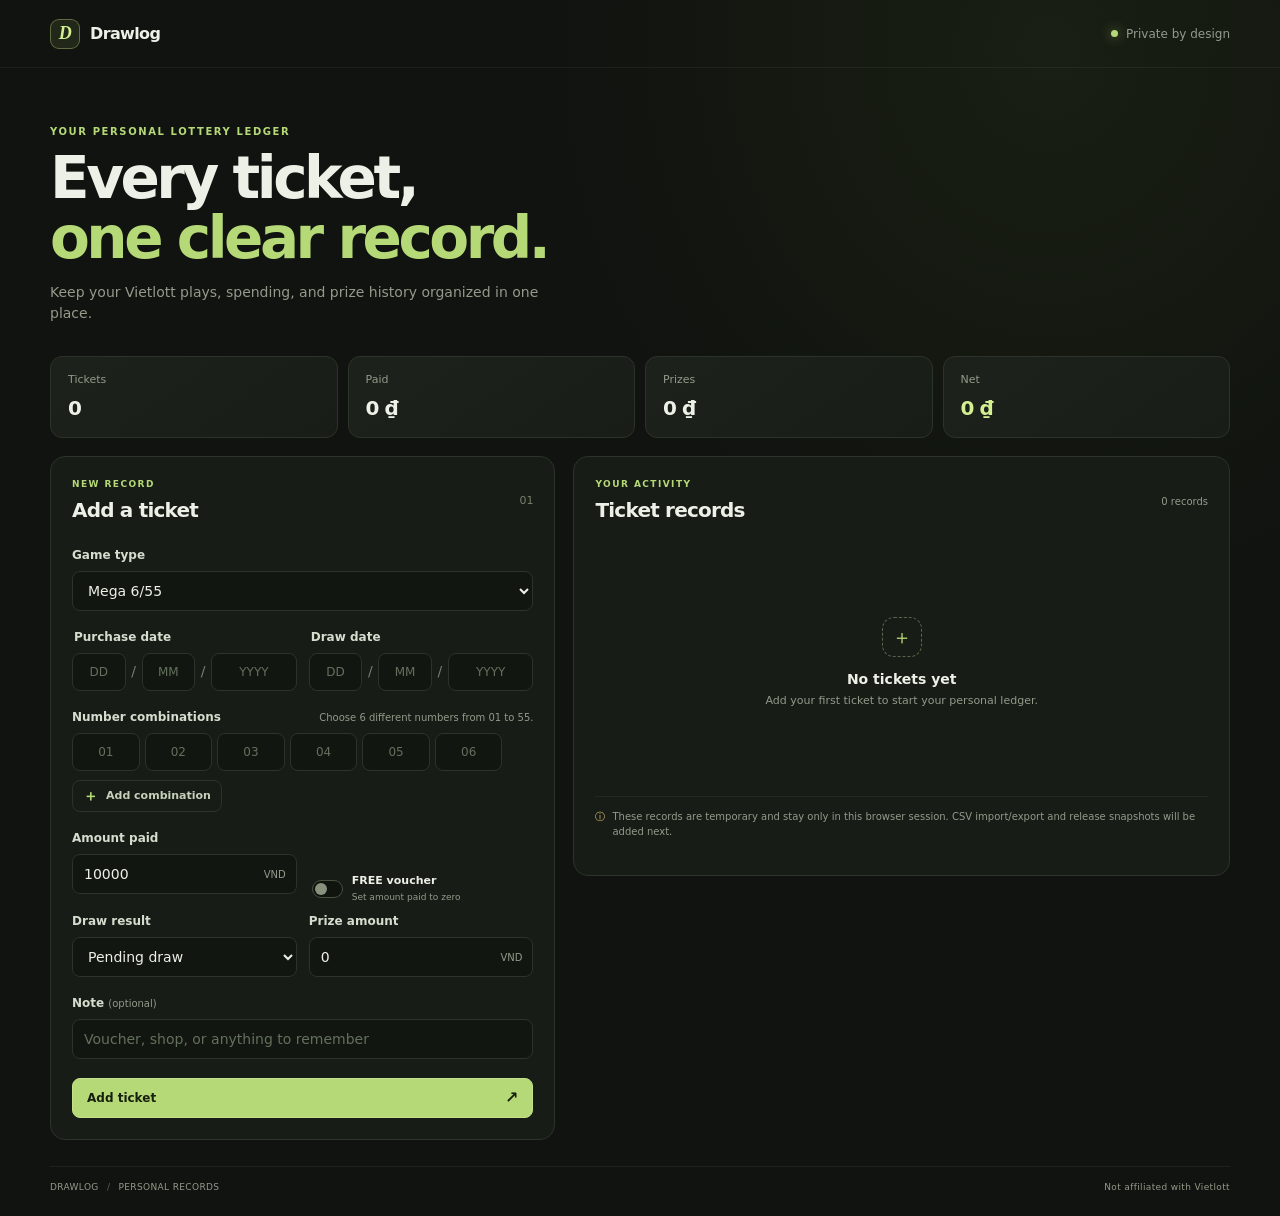
==== index.html @ 8d6165d6 "feat: add lottery ticket entry interface Work done: - Add a responsive ticket entry page with DD/MM/" ====
<!doctype html>
<html lang="en">
  <head>
    <meta charset="utf-8">
    <meta name="viewport" content="width=device-width, initial-scale=1">
    <meta name="theme-color" content="#10130f">
    <title>Drawlog — Ticket tracker</title>
    <link rel="stylesheet" href="web/styles.css">
    <script src="web/games.js" defer></script>
    <script src="web/app.js" defer></script>
  </head>
  <body>
    <header class="topbar">
      <a class="brand" href="#" aria-label="Drawlog home">
        <span class="brand-mark" aria-hidden="true">D</span>
        <span>Drawlog</span>
      </a>
      <span class="privacy-label"><span class="privacy-dot"></span>Private by design</span>
    </header>

    <main>
      <section class="hero" aria-labelledby="page-title">
        <p class="eyebrow">YOUR PERSONAL LOTTERY LEDGER</p>
        <h1 id="page-title">Every ticket,<br><span>one clear record.</span></h1>
        <p class="hero-copy">Keep your Vietlott plays, spending, and prize history organized in one place.</p>
      </section>

      <section class="summary" aria-label="Ticket totals">
        <article class="summary-card">
          <span class="summary-label">Tickets</span>
          <strong id="ticket-count">0</strong>
        </article>
        <article class="summary-card">
          <span class="summary-label">Paid</span>
          <strong id="total-paid">0 ₫</strong>
        </article>
        <article class="summary-card">
          <span class="summary-label">Prizes</span>
          <strong id="total-prizes">0 ₫</strong>
        </article>
        <article class="summary-card summary-balance">
          <span class="summary-label">Net</span>
          <strong id="net-total">0 ₫</strong>
        </article>
      </section>

      <section class="workspace">
        <section class="panel entry-panel" aria-labelledby="entry-title">
          <div class="panel-heading">
            <div>
              <p class="eyebrow">NEW RECORD</p>
              <h2 id="entry-title">Add a ticket</h2>
            </div>
            <span class="step-badge">01</span>
          </div>

          <form id="ticket-form" novalidate>
            <div class="field">
              <label for="game">Game type</label>
              <select id="game" name="game"></select>
            </div>

            <div class="date-grid">
              <fieldset class="field date-field">
                <legend>Purchase date</legend>
                <div class="date-inputs" data-date="purchase">
                  <input aria-label="Purchase day" inputmode="numeric" maxlength="2" placeholder="DD" required>
                  <span>/</span>
                  <input aria-label="Purchase month" inputmode="numeric" maxlength="2" placeholder="MM" required>
                  <span>/</span>
                  <input aria-label="Purchase year" inputmode="numeric" maxlength="4" placeholder="YYYY" required>
                </div>
              </fieldset>
              <fieldset class="field date-field">
                <legend>Draw date</legend>
                <div class="date-inputs" data-date="draw">
                  <input aria-label="Draw day" inputmode="numeric" maxlength="2" placeholder="DD" required>
                  <span>/</span>
                  <input aria-label="Draw month" inputmode="numeric" maxlength="2" placeholder="MM" required>
                  <span>/</span>
                  <input aria-label="Draw year" inputmode="numeric" maxlength="4" placeholder="YYYY" required>
                </div>
              </fieldset>
            </div>

            <div class="field">
              <div class="field-heading">
                <label>Number combinations</label>
                <span id="number-hint" class="field-hint"></span>
              </div>
              <div id="number-sets" class="number-sets"></div>
              <button id="add-set" class="button button-quiet add-set" type="button">
                <span aria-hidden="true">＋</span> Add combination
              </button>
            </div>

            <div class="money-grid">
              <div class="field">
                <label for="paid">Amount paid</label>
                <div class="money-input">
                  <input id="paid" name="paid" type="number" min="0" step="1000" value="10000" required>
                  <span>VND</span>
                </div>
              </div>
              <label class="voucher-toggle" for="free">
                <input id="free" name="free" type="checkbox">
                <span class="toggle-track" aria-hidden="true"></span>
                <span><strong>FREE voucher</strong><small>Set amount paid to zero</small></span>
              </label>
            </div>

            <div class="money-grid prize-grid">
              <div class="field">
                <label for="result">Draw result</label>
                <select id="result" name="result">
                  <option value="pending">Pending draw</option>
                  <option value="no_prize">No prize</option>
                  <option value="won">Prize won</option>
                </select>
              </div>
              <div class="field">
                <label for="prize">Prize amount</label>
                <div class="money-input">
                  <input id="prize" name="prize" type="number" min="0" step="1000" value="0" required>
                  <span>VND</span>
                </div>
              </div>
            </div>

            <div class="field">
              <label for="note">Note <span class="optional">(optional)</span></label>
              <input id="note" name="note" type="text" maxlength="160" placeholder="Voucher, shop, or anything to remember">
            </div>

            <p id="form-error" class="form-error" role="alert" hidden></p>
            <button class="button button-primary submit-button" type="submit">
              Add ticket <span aria-hidden="true">↗</span>
            </button>
          </form>
        </section>

        <section class="panel tickets-panel" aria-labelledby="tickets-title">
          <div class="panel-heading tickets-heading">
            <div>
              <p class="eyebrow">YOUR ACTIVITY</p>
              <h2 id="tickets-title">Ticket records</h2>
            </div>
            <span id="record-count" class="record-count">0 records</span>
          </div>
          <div id="empty-state" class="empty-state">
            <span class="empty-icon" aria-hidden="true">＋</span>
            <h3>No tickets yet</h3>
            <p>Add your first ticket to start your personal ledger.</p>
          </div>
          <div id="ticket-list" class="ticket-list" aria-live="polite"></div>
          <p class="draft-note">
            <span aria-hidden="true">ⓘ</span>
            These records are temporary and stay only in this browser session.
            CSV import/export and release snapshots will be added next.
          </p>
        </section>
      </section>
    </main>
    <footer>
      <span>DRAWLOG <span class="footer-separator">/</span> PERSONAL RECORDS</span>
      <span>Not affiliated with Vietlott</span>
    </footer>
  </body>
</html>
---- web/styles.css ----
:root {
  color-scheme: dark;
  --bg: #10130f;
  --surface: #181d17;
  --surface-raised: #1d241b;
  --border: #2b3428;
  --text: #edf0e7;
  --muted: #929b8a;
  --green: #b6d977;
  --green-strong: #d3ef91;
  --gold: #e9c77b;
  --danger: #f08e7e;
}

* { box-sizing: border-box; }

body {
  margin: 0;
  min-width: 320px;
  background:
    radial-gradient(ellipse at 82% 4%, rgb(90 117 54 / 12%), transparent 31rem),
    var(--bg);
  color: var(--text);
  font: 14px/1.5 Inter, ui-sans-serif, system-ui, -apple-system, BlinkMacSystemFont, "Segoe UI", sans-serif;
}

button, input, select { font: inherit; }
button, select { cursor: pointer; }

.topbar {
  height: 68px;
  display: flex;
  align-items: center;
  justify-content: space-between;
  padding: 0 max(24px, calc((100vw - 1180px) / 2));
  border-bottom: 1px solid rgb(255 255 255 / 5%);
}

.brand {
  display: inline-flex;
  align-items: center;
  gap: 10px;
  color: var(--text);
  font-size: 16px;
  font-weight: 750;
  letter-spacing: -.04em;
  text-decoration: none;
}

.brand-mark {
  width: 30px;
  height: 30px;
  display: grid;
  place-items: center;
  border: 1px solid rgb(211 239 145 / 34%);
  border-radius: 9px;
  background: rgb(182 217 119 / 10%);
  color: var(--green-strong);
  font-family: Georgia, serif;
  font-size: 18px;
  font-style: italic;
}

.privacy-label {
  display: inline-flex;
  align-items: center;
  gap: 8px;
  color: var(--muted);
  font-size: 12px;
}

.privacy-dot {
  width: 7px;
  height: 7px;
  border-radius: 50%;
  background: var(--green);
  box-shadow: 0 0 12px rgb(182 217 119 / 58%);
}

main { width: min(1180px, calc(100% - 48px)); margin: 0 auto; }

.hero { padding: 56px 0 32px; }
.eyebrow {
  margin: 0 0 10px;
  color: var(--green);
  font-size: 10px;
  font-weight: 750;
  letter-spacing: .16em;
}

h1 {
  margin: 0;
  font-size: clamp(36px, 5vw, 58px);
  line-height: 1.03;
  letter-spacing: -.06em;
}

h1 span { color: var(--green); }
.hero-copy { max-width: 490px; margin: 14px 0 0; color: var(--muted); font-size: 14px; }

.summary {
  display: grid;
  grid-template-columns: repeat(4, 1fr);
  gap: 10px;
  margin-bottom: 18px;
}

.summary-card {
  min-height: 82px;
  display: flex;
  flex-direction: column;
  justify-content: center;
  gap: 5px;
  padding: 14px 17px;
  border: 1px solid var(--border);
  border-radius: 12px;
  background: linear-gradient(145deg, rgb(255 255 255 / 2%), transparent), var(--surface);
}

.summary-label { color: var(--muted); font-size: 11px; }
.summary-card strong { font-size: 20px; letter-spacing: -.04em; }
.summary-balance strong { color: var(--green-strong); }

.workspace { display: grid; grid-template-columns: minmax(340px, .87fr) minmax(0, 1.13fr); gap: 18px; align-items: start; }
.panel { border: 1px solid var(--border); border-radius: 15px; background: rgb(24 29 23 / 94%); }
.entry-panel { padding: 21px; }
.tickets-panel { min-height: 420px; padding: 21px; }
.panel-heading { display: flex; justify-content: space-between; align-items: center; margin-bottom: 21px; }
.panel-heading .eyebrow { margin-bottom: 3px; font-size: 9px; }
h2 { margin: 0; font-size: 20px; letter-spacing: -.04em; }
.step-badge { color: #78836d; font-size: 11px; font-variant-numeric: tabular-nums; }
.field { min-width: 0; margin: 0 0 17px; }
.field > label, .date-field legend { display: block; margin: 0 0 7px; color: #d7ddce; font-size: 12px; font-weight: 600; }
.optional, .field-hint { color: var(--muted); font-size: 10px; font-weight: 400; }
.field-heading { display: flex; align-items: baseline; justify-content: space-between; gap: 8px; }
.field-heading > label { margin-bottom: 7px; color: #d7ddce; font-size: 12px; font-weight: 600; }

input, select {
  width: 100%;
  min-width: 0;
  height: 40px;
  padding: 0 11px;
  border: 1px solid var(--border);
  border-radius: 8px;
  outline: none;
  background: #111610;
  color: var(--text);
  transition: border-color .15s, box-shadow .15s;
}

input:focus, select:focus { border-color: #839f53; box-shadow: 0 0 0 3px rgb(182 217 119 / 10%); }
input::placeholder { color: #64705d; }
input[readonly] { color: var(--green); }
input[type="number"] { font-variant-numeric: tabular-nums; }

.date-grid, .money-grid { display: grid; grid-template-columns: 1fr 1fr; gap: 12px; }
.date-field { min-width: 0; padding: 0; border: 0; }
.date-inputs { display: grid; grid-template-columns: 1fr 10px 1fr 10px 1.6fr; align-items: center; gap: 3px; }
.date-inputs input { height: 38px; padding: 0 4px; text-align: center; font-size: 12px; font-variant-numeric: tabular-nums; }
.date-inputs > span { color: #75806d; text-align: center; }

.number-sets { display: grid; gap: 8px; }
.number-row { display: grid; grid-template-columns: repeat(6, minmax(0, 1fr)) 26px; gap: 5px; align-items: center; }
.number-row-three { grid-template-columns: minmax(100px, 150px) 26px; }
.number-row input { height: 38px; padding: 0 4px; text-align: center; font-size: 12px; font-variant-numeric: tabular-nums; }
.remove-set { width: 26px; height: 30px; border: 0; background: transparent; color: var(--muted); font-size: 20px; }
.remove-set:hover:not(:disabled), .delete-ticket:hover { color: var(--danger); }
.remove-set:disabled { visibility: hidden; }

.button { min-height: 40px; display: inline-flex; align-items: center; justify-content: center; gap: 8px; padding: 0 14px; border: 1px solid transparent; border-radius: 8px; font-size: 12px; font-weight: 700; }
.button-quiet { border-color: var(--border); background: transparent; color: #c6d0bb; }
.button-quiet:hover { border-color: #65764c; background: rgb(182 217 119 / 5%); }
.add-set { min-height: 32px; margin-top: 9px; padding: 0 10px; font-size: 11px; }
.add-set span { color: var(--green); font-size: 15px; }
.button-primary { border-color: #c5e08d; background: var(--green); color: #17200d; }
.button-primary:hover { background: var(--green-strong); }
.submit-button { width: 100%; margin-top: 2px; }
.submit-button span { margin-left: auto; font-size: 16px; }

.money-input { position: relative; }
.money-input input { padding-right: 50px; }
.money-input > span { position: absolute; top: 50%; right: 11px; transform: translateY(-50%); color: var(--muted); font-size: 10px; pointer-events: none; }
.voucher-toggle { min-width: 0; display: flex; align-items: center; gap: 9px; align-self: end; min-height: 40px; padding: 0 3px 4px; cursor: pointer; }
.voucher-toggle input { position: absolute; width: 1px; height: 1px; opacity: 0; }
.toggle-track { position: relative; flex: none; width: 31px; height: 18px; border: 1px solid #46513e; border-radius: 20px; background: #10140f; transition: .15s; }
.toggle-track::after { position: absolute; top: 2px; left: 2px; width: 12px; height: 12px; border-radius: 50%; background: #87917c; content: ""; transition: .15s; }
.voucher-toggle input:checked + .toggle-track { border-color: #a7c870; background: #647d3d; }
.voucher-toggle input:checked + .toggle-track::after { left: 15px; background: white; }
.voucher-toggle input:focus-visible + .toggle-track { outline: 2px solid var(--green); outline-offset: 3px; }
.voucher-toggle strong, .voucher-toggle small { display: block; }
.voucher-toggle strong { font-size: 11px; }
.voucher-toggle small { margin-top: 1px; color: var(--muted); font-size: 9px; }
.prize-grid { margin-top: 1px; }
.form-error { margin: -4px 0 12px; color: var(--danger); font-size: 11px; }

.record-count { color: var(--muted); font-size: 10px; }
.empty-state { min-height: 235px; display: flex; flex-direction: column; align-items: center; justify-content: center; text-align: center; }
.empty-icon { width: 40px; height: 40px; display: grid; place-items: center; border: 1px dashed #59684a; border-radius: 12px; color: var(--green); font-size: 20px; }
.empty-state h3 { margin: 12px 0 3px; font-size: 14px; }
.empty-state p { margin: 0; color: var(--muted); font-size: 11px; }
.ticket-list { display: grid; gap: 9px; }
.ticket-card { padding: 13px; border: 1px solid var(--border); border-radius: 10px; background: #131811; }
.ticket-card-top, .ticket-card-bottom { display: flex; justify-content: space-between; align-items: center; gap: 10px; }
.game-tag { padding: 3px 7px; border: 1px solid rgb(182 217 119 / 20%); border-radius: 5px; background: rgb(182 217 119 / 7%); color: var(--green); font-size: 9px; font-weight: 700; }
.ticket-date, .ticket-paid { margin-left: 7px; color: var(--muted); font-size: 10px; }
.delete-ticket { width: 25px; height: 25px; border: 0; background: transparent; color: var(--muted); font-size: 18px; }
.ticket-combinations { display: flex; flex-wrap: wrap; gap: 5px; margin: 12px 0; }
.number-chip { padding: 4px 7px; border-radius: 6px; background: var(--surface-raised); color: #e6ebdf; font-size: 10px; font-variant-numeric: tabular-nums; }
.ticket-card-bottom { padding-top: 8px; border-top: 1px solid rgb(255 255 255 / 5%); color: var(--muted); font-size: 10px; }
.ticket-card-bottom strong { color: var(--green-strong); font-size: 11px; }
.ticket-card-bottom small { color: var(--muted); font-size: 9px; font-weight: 400; }
.ticket-paid { margin: 7px 0 0; }
.draft-note { display: flex; gap: 7px; margin: 15px 0 0; padding-top: 12px; border-top: 1px solid rgb(255 255 255 / 5%); color: var(--muted); font-size: 10px; }
.draft-note > span { color: var(--gold); }

footer { width: min(1180px, calc(100% - 48px)); display: flex; justify-content: space-between; gap: 12px; margin: 26px auto 0; padding: 14px 0 22px; border-top: 1px solid rgb(255 255 255 / 6%); color: var(--muted); font-size: 9px; letter-spacing: .04em; }
.footer-separator { padding: 0 5px; color: #596451; }
[hidden] { display: none !important; }

@media (max-width: 820px) {
  .workspace { grid-template-columns: 1fr; }
  .tickets-panel { min-height: 300px; }
  .hero { padding-top: 42px; }
}

@media (max-width: 540px) {
  .topbar { height: 58px; padding: 0 18px; }
  main, footer { width: calc(100% - 32px); }
  .hero { padding: 36px 0 25px; }
  .hero-copy { font-size: 12px; }
  .summary { grid-template-columns: 1fr 1fr; gap: 8px; }
  .summary-card { min-height: 72px; padding: 11px 13px; }
  .summary-card strong { font-size: 18px; }
  .workspace { gap: 12px; }
  .entry-panel, .tickets-panel { padding: 16px; }
  .date-grid, .money-grid { grid-template-columns: minmax(0, 1fr); gap: 0; }
  .date-inputs { grid-template-columns: minmax(0, 1fr) 8px minmax(0, 1fr) 8px minmax(0, 1.4fr); gap: 2px; }
  .date-inputs input { font-size: 10px; }
  .voucher-toggle { align-self: start; min-height: 35px; margin: -4px 0 13px; }
  .prize-grid { gap: 0; }
  .number-row { grid-template-columns: repeat(6, minmax(0, 1fr)) 22px; gap: 3px; }
  .number-row input { font-size: 10px; }
  .number-row .remove-set { width: 22px; }
  footer { font-size: 8px; }
}
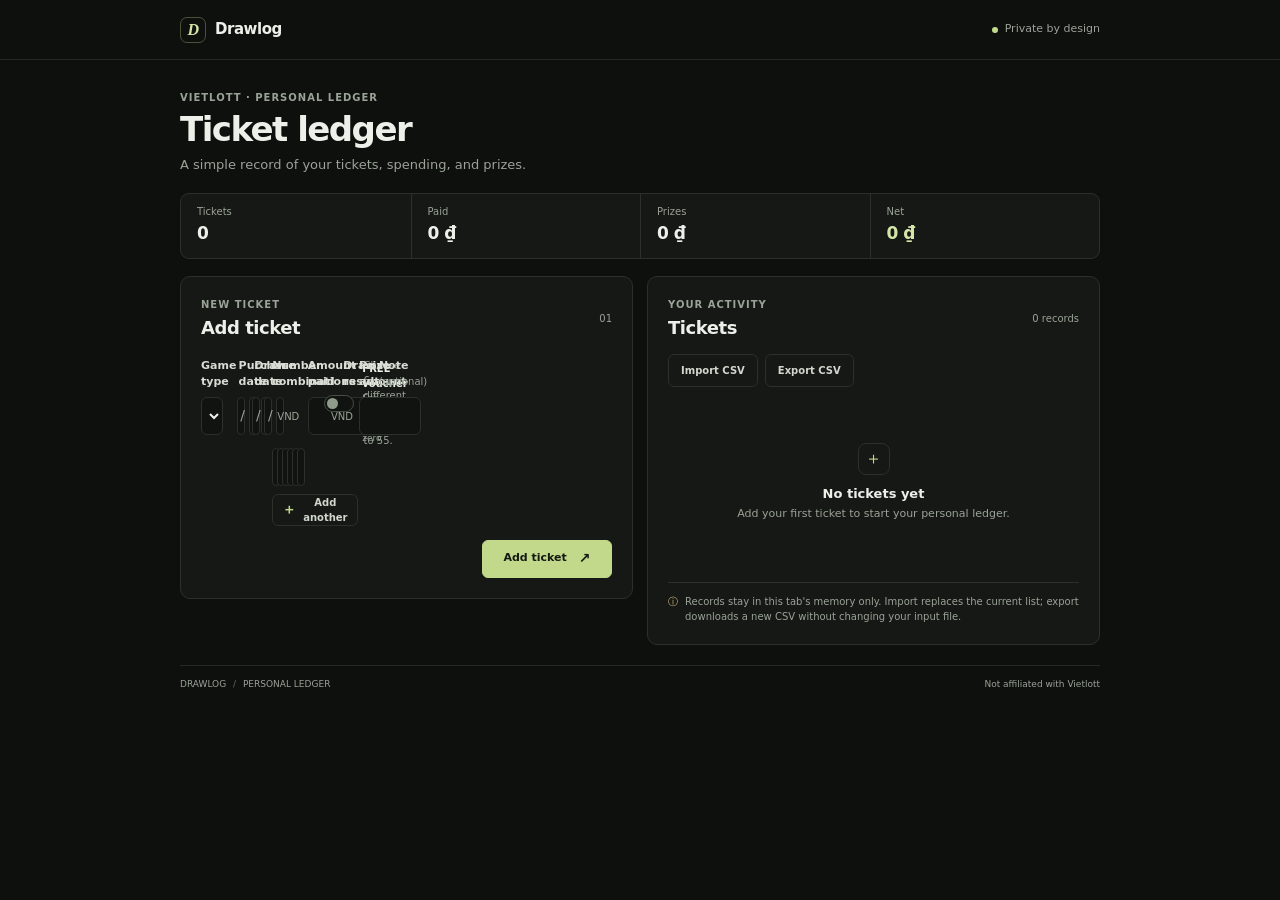
==== commit f6855e7e: "feat: add browser-only lottery ticket ledger Work done - Build a browser-only ticket ledger with pro" ====
--- a/index.html
+++ b/index.html
@@ -7,6 +7,7 @@
     <title>Drawlog — Ticket tracker</title>
     <link rel="stylesheet" href="web/styles.css">
     <script src="web/games.js" defer></script>
+    <script src="web/csv.js" defer></script>
     <script src="web/app.js" defer></script>
   </head>
   <body>
@@ -20,9 +21,9 @@
 
     <main>
       <section class="hero" aria-labelledby="page-title">
-        <p class="eyebrow">YOUR PERSONAL LOTTERY LEDGER</p>
-        <h1 id="page-title">Every ticket,<br><span>one clear record.</span></h1>
-        <p class="hero-copy">Keep your Vietlott plays, spending, and prize history organized in one place.</p>
+        <p class="eyebrow">VIETLOTT · PERSONAL LEDGER</p>
+        <h1 id="page-title">Ticket ledger</h1>
+        <p class="hero-copy">A simple record of your tickets, spending, and prizes.</p>
       </section>
 
       <section class="summary" aria-label="Ticket totals">
@@ -48,8 +49,8 @@
         <section class="panel entry-panel" aria-labelledby="entry-title">
           <div class="panel-heading">
             <div>
-              <p class="eyebrow">NEW RECORD</p>
-              <h2 id="entry-title">Add a ticket</h2>
+              <p class="eyebrow">NEW TICKET</p>
+              <h2 id="entry-title">Add ticket</h2>
             </div>
             <span class="step-badge">01</span>
           </div>
@@ -90,7 +91,7 @@
               </div>
               <div id="number-sets" class="number-sets"></div>
               <button id="add-set" class="button button-quiet add-set" type="button">
-                <span aria-hidden="true">＋</span> Add combination
+                <span aria-hidden="true">＋</span> Add another
               </button>
             </div>
 
@@ -143,10 +144,17 @@
           <div class="panel-heading tickets-heading">
             <div>
               <p class="eyebrow">YOUR ACTIVITY</p>
-              <h2 id="tickets-title">Ticket records</h2>
+              <h2 id="tickets-title">Tickets</h2>
             </div>
             <span id="record-count" class="record-count">0 records</span>
           </div>
+          <div class="csv-actions" aria-label="CSV data">
+            <label class="button button-quiet csv-import" for="csv-file">Import CSV</label>
+            <input id="csv-file" type="file" accept=".csv,text/csv" hidden>
+            <button id="export-csv" class="button button-quiet" type="button" disabled>Export CSV</button>
+          </div>
+          <p id="csv-status" class="csv-status" role="status" aria-live="polite" hidden></p>
+          <p id="csv-error" class="form-error" role="alert" hidden></p>
           <div id="empty-state" class="empty-state">
             <span class="empty-icon" aria-hidden="true">＋</span>
             <h3>No tickets yet</h3>
@@ -155,14 +163,14 @@
           <div id="ticket-list" class="ticket-list" aria-live="polite"></div>
           <p class="draft-note">
             <span aria-hidden="true">ⓘ</span>
-            These records are temporary and stay only in this browser session.
-            CSV import/export and release snapshots will be added next.
+            Records stay in this tab's memory only. Import replaces the current list;
+            export downloads a new CSV without changing your input file.
           </p>
         </section>
       </section>
     </main>
     <footer>
-      <span>DRAWLOG <span class="footer-separator">/</span> PERSONAL RECORDS</span>
+      <span>DRAWLOG <span class="footer-separator">/</span> PERSONAL LEDGER</span>
       <span>Not affiliated with Vietlott</span>
     </footer>
   </body>
--- a/web/styles.css
+++ b/web/styles.css
@@ -1,25 +1,25 @@
 :root {
   color-scheme: dark;
-  --bg: #10130f;
-  --surface: #181d17;
-  --surface-raised: #1d241b;
-  --border: #2b3428;
-  --text: #edf0e7;
-  --muted: #929b8a;
-  --green: #b6d977;
-  --green-strong: #d3ef91;
-  --gold: #e9c77b;
-  --danger: #f08e7e;
+  --bg: #0e100e;
+  --surface: #151815;
+  --surface-raised: #1b201b;
+  --border: #2a302a;
+  --text: #edf0e9;
+  --muted: #9aa397;
+  --green: #c2d98c;
+  --green-strong: #d3e6a8;
+  --gold: #d8bc7d;
+  --danger: #ed8c80;
 }
 
 * { box-sizing: border-box; }
+
+#drawlog-app { width: 100%; min-width: 320px; }
 
 body {
   margin: 0;
   min-width: 320px;
-  background:
-    radial-gradient(ellipse at 82% 4%, rgb(90 117 54 / 12%), transparent 31rem),
-    var(--bg);
+  background: var(--bg);
   color: var(--text);
   font: 14px/1.5 Inter, ui-sans-serif, system-ui, -apple-system, BlinkMacSystemFont, "Segoe UI", sans-serif;
 }
@@ -28,218 +28,360 @@
 button, select { cursor: pointer; }
 
 .topbar {
-  height: 68px;
+  height: 60px;
   display: flex;
   align-items: center;
   justify-content: space-between;
-  padding: 0 max(24px, calc((100vw - 1180px) / 2));
-  border-bottom: 1px solid rgb(255 255 255 / 5%);
+  padding: 0 max(20px, calc((100vw - 920px) / 2));
+  border-bottom: 1px solid #252925;
 }
 
 .brand {
   display: inline-flex;
   align-items: center;
-  gap: 10px;
+  gap: 9px;
   color: var(--text);
-  font-size: 16px;
-  font-weight: 750;
-  letter-spacing: -.04em;
+  font-size: 15px;
+  font-weight: 700;
+  letter-spacing: -.03em;
   text-decoration: none;
 }
 
 .brand-mark {
-  width: 30px;
-  height: 30px;
+  width: 26px;
+  height: 26px;
   display: grid;
   place-items: center;
-  border: 1px solid rgb(211 239 145 / 34%);
-  border-radius: 9px;
-  background: rgb(182 217 119 / 10%);
+  border: 1px solid #48543a;
+  border-radius: 7px;
   color: var(--green-strong);
   font-family: Georgia, serif;
-  font-size: 18px;
+  font-size: 16px;
   font-style: italic;
 }
 
 .privacy-label {
   display: inline-flex;
   align-items: center;
-  gap: 8px;
+  gap: 7px;
+  color: var(--muted);
+  font-size: 11px;
+}
+
+.privacy-dot {
+  width: 6px;
+  height: 6px;
+  border-radius: 50%;
+  background: var(--green);
+}
+
+body > main, #drawlog-app > main { width: min(920px, calc(100% - 40px)); margin: 0 auto; }
+
+.hero { padding: 30px 0 18px; }
+.eyebrow {
+  margin: 0 0 5px;
+  color: var(--muted);
+  font-size: 10px;
+  font-weight: 650;
+  letter-spacing: .1em;
+}
+
+h1 {
+  margin: 0;
+  font-size: clamp(26px, 3.2vw, 34px);
+  line-height: 1.15;
+  letter-spacing: -.045em;
+}
+
+h1 span { color: var(--green); }
+.hero-copy { margin: 6px 0 0; color: var(--muted); font-size: 13px; }
+
+.summary {
+  display: grid;
+  grid-template-columns: repeat(4, minmax(0, 1fr));
+  margin: 0 0 17px;
+  border: 1px solid var(--border);
+  border-radius: 9px;
+  background: var(--surface);
+}
+
+.summary-card {
+  min-width: 0;
+  min-height: 64px;
+  display: flex;
+  flex-direction: column;
+  justify-content: center;
+  gap: 2px;
+  padding: 9px 16px;
+}
+
+.summary-card + .summary-card { border-left: 1px solid var(--border); }
+.summary-label { color: var(--muted); font-size: 10px; }
+.summary-card strong { overflow: hidden; font-size: 17px; font-weight: 650; letter-spacing: -.025em; text-overflow: ellipsis; white-space: nowrap; }
+.summary-balance strong { color: var(--green-strong); }
+
+.panel {
+  border: 1px solid var(--border);
+  border-radius: 10px;
+  background: var(--surface);
+}
+
+.workspace { display: grid; grid-template-columns: repeat(2, minmax(0, 1fr)); gap: 14px; align-items: start; }
+
+.main-tabs {
+  display: flex;
+  gap: 20px;
+  overflow-x: auto;
+  margin-bottom: 12px;
+  border-bottom: 1px solid var(--border);
+}
+
+.main-tab {
+  min-width: max-content;
+  min-height: 39px;
+  padding: 0 2px;
+  border: 0;
+  border-bottom: 2px solid transparent;
+  background: transparent;
   color: var(--muted);
   font-size: 12px;
-}
-
-.privacy-dot {
-  width: 7px;
-  height: 7px;
-  border-radius: 50%;
-  background: var(--green);
-  box-shadow: 0 0 12px rgb(182 217 119 / 58%);
-}
-
-main { width: min(1180px, calc(100% - 48px)); margin: 0 auto; }
-
-.hero { padding: 56px 0 32px; }
-.eyebrow {
-  margin: 0 0 10px;
-  color: var(--green);
-  font-size: 10px;
-  font-weight: 750;
-  letter-spacing: .16em;
-}
-
-h1 {
-  margin: 0;
-  font-size: clamp(36px, 5vw, 58px);
-  line-height: 1.03;
-  letter-spacing: -.06em;
-}
-
-h1 span { color: var(--green); }
-.hero-copy { max-width: 490px; margin: 14px 0 0; color: var(--muted); font-size: 14px; }
-
-.summary {
-  display: grid;
-  grid-template-columns: repeat(4, 1fr);
-  gap: 10px;
-  margin-bottom: 18px;
-}
-
-.summary-card {
-  min-height: 82px;
-  display: flex;
-  flex-direction: column;
-  justify-content: center;
-  gap: 5px;
-  padding: 14px 17px;
-  border: 1px solid var(--border);
-  border-radius: 12px;
-  background: linear-gradient(145deg, rgb(255 255 255 / 2%), transparent), var(--surface);
-}
-
-.summary-label { color: var(--muted); font-size: 11px; }
-.summary-card strong { font-size: 20px; letter-spacing: -.04em; }
-.summary-balance strong { color: var(--green-strong); }
-
-.workspace { display: grid; grid-template-columns: minmax(340px, .87fr) minmax(0, 1.13fr); gap: 18px; align-items: start; }
-.panel { border: 1px solid var(--border); border-radius: 15px; background: rgb(24 29 23 / 94%); }
-.entry-panel { padding: 21px; }
-.tickets-panel { min-height: 420px; padding: 21px; }
-.panel-heading { display: flex; justify-content: space-between; align-items: center; margin-bottom: 21px; }
-.panel-heading .eyebrow { margin-bottom: 3px; font-size: 9px; }
-h2 { margin: 0; font-size: 20px; letter-spacing: -.04em; }
-.step-badge { color: #78836d; font-size: 11px; font-variant-numeric: tabular-nums; }
-.field { min-width: 0; margin: 0 0 17px; }
-.field > label, .date-field legend { display: block; margin: 0 0 7px; color: #d7ddce; font-size: 12px; font-weight: 600; }
+  font-weight: 550;
+  white-space: nowrap;
+}
+
+.main-tab:hover { color: var(--text); }
+.main-tab[aria-selected="true"] { border-bottom-color: var(--green); color: var(--text); }
+.main-tab:focus-visible { outline: 2px solid var(--green); outline-offset: 2px; }
+.main-tabpanel { margin-bottom: 16px; }
+.latest-results-panel, .entry-panel, .tickets-panel { padding: 20px; }
+.tickets-panel { min-height: 320px; }
+
+.panel-heading {
+  display: flex;
+  justify-content: space-between;
+  align-items: center;
+  margin-bottom: 17px;
+}
+
+.panel-heading .eyebrow { margin-bottom: 2px; }
+h2 { margin: 0; font-size: 18px; font-weight: 650; letter-spacing: -.025em; }
+.step-badge { color: var(--muted); font-size: 10px; font-variant-numeric: tabular-nums; }
+
+.results-cadence { max-width: 190px; color: var(--muted); font-size: 10px; text-align: right; }
+.latest-results-grid { display: grid; grid-template-columns: repeat(auto-fit, minmax(220px, 1fr)); gap: 8px; }
+.latest-result-card { min-width: 0; padding: 12px; border: 1px solid var(--border); border-radius: 8px; background: #111411; }
+.latest-result-heading { display: flex; align-items: center; justify-content: space-between; gap: 8px; }
+.latest-result-heading h3 { margin: 0; font-size: 12px; font-weight: 650; }
+.latest-result-heading a { color: var(--green); font-size: 10px; text-decoration: none; white-space: nowrap; }
+.latest-result-heading a:hover { text-decoration: underline; }
+.latest-result-draw { margin: 3px 0 0; color: var(--muted); font-size: 10px; }
+.latest-result-numbers { display: flex; flex-wrap: wrap; gap: 4px; margin-top: 9px; }
+.latest-result-numbers .number-chip { padding: 3px 6px; }
+.latest-result-detail { margin: 8px 0 0; color: var(--muted); font-size: 10px; }
+.latest-prize-group { margin-top: 10px; }
+.latest-prize-group h4 { margin: 0 0 5px; color: var(--green); font-size: 10px; }
+.latest-prize-row { padding: 5px 0; border-top: 1px solid var(--border); }
+.latest-prize-row > span { color: var(--muted); font-size: 10px; }
+.latest-prize-row .latest-result-numbers { margin-top: 4px; }
+.results-disclaimer { margin: 12px 0 0; color: var(--muted); font-size: 10px; }
+
+.field { min-width: 0; margin: 0 0 14px; }
+.field > label, .date-field legend {
+  display: block;
+  margin: 0 0 6px;
+  color: #d8ddd5;
+  font-size: 11px;
+  font-weight: 550;
+}
+
 .optional, .field-hint { color: var(--muted); font-size: 10px; font-weight: 400; }
 .field-heading { display: flex; align-items: baseline; justify-content: space-between; gap: 8px; }
-.field-heading > label { margin-bottom: 7px; color: #d7ddce; font-size: 12px; font-weight: 600; }
+.field-heading > label { margin-bottom: 6px; color: #d8ddd5; font-size: 11px; font-weight: 550; }
 
 input, select {
   width: 100%;
   min-width: 0;
-  height: 40px;
-  padding: 0 11px;
+  height: 38px;
+  padding: 0 10px;
   border: 1px solid var(--border);
-  border-radius: 8px;
+  border-radius: 6px;
   outline: none;
-  background: #111610;
+  background: #101310;
   color: var(--text);
   transition: border-color .15s, box-shadow .15s;
 }
 
-input:focus, select:focus { border-color: #839f53; box-shadow: 0 0 0 3px rgb(182 217 119 / 10%); }
-input::placeholder { color: #64705d; }
+input:focus, select:focus { border-color: #83965d; box-shadow: 0 0 0 2px rgb(194 217 140 / 12%); }
+input::placeholder { color: #727b6e; }
 input[readonly] { color: var(--green); }
 input[type="number"] { font-variant-numeric: tabular-nums; }
 
 .date-grid, .money-grid { display: grid; grid-template-columns: 1fr 1fr; gap: 12px; }
 .date-field { min-width: 0; padding: 0; border: 0; }
-.date-inputs { display: grid; grid-template-columns: 1fr 10px 1fr 10px 1.6fr; align-items: center; gap: 3px; }
-.date-inputs input { height: 38px; padding: 0 4px; text-align: center; font-size: 12px; font-variant-numeric: tabular-nums; }
-.date-inputs > span { color: #75806d; text-align: center; }
-
-.number-sets { display: grid; gap: 8px; }
+.date-inputs { display: grid; grid-template-columns: minmax(0, 1fr) 8px minmax(0, 1fr) 8px minmax(0, 1.5fr); align-items: center; gap: 2px; }
+.date-inputs input { height: 38px; padding: 0 3px; text-align: center; font-size: 11px; font-variant-numeric: tabular-nums; }
+.date-inputs > span { color: var(--muted); text-align: center; }
+
+.number-sets { display: grid; gap: 7px; }
 .number-row { display: grid; grid-template-columns: repeat(6, minmax(0, 1fr)) 26px; gap: 5px; align-items: center; }
 .number-row-three { grid-template-columns: minmax(100px, 150px) 26px; }
-.number-row input { height: 38px; padding: 0 4px; text-align: center; font-size: 12px; font-variant-numeric: tabular-nums; }
-.remove-set { width: 26px; height: 30px; border: 0; background: transparent; color: var(--muted); font-size: 20px; }
+.number-row-pair { grid-template-columns: repeat(2, minmax(0, 1fr)) 26px; }
+.number-row-special { grid-template-columns: repeat(5, minmax(0, 1fr)) minmax(0, 1fr) 26px; }
+.number-row-keno { grid-template-columns: repeat(5, minmax(0, 1fr)); }
+.number-row-bingo18 { grid-template-columns: minmax(0, 1fr) 26px; }
+.number-row input, .number-row select { min-width: 0; height: 38px; padding: 0 3px; text-align: center; font-size: 11px; font-variant-numeric: tabular-nums; }
+.number-row .special-number { border-color: var(--gold); }
+.remove-set { width: 26px; height: 30px; border: 0; background: transparent; color: var(--muted); font-size: 18px; }
 .remove-set:hover:not(:disabled), .delete-ticket:hover { color: var(--danger); }
 .remove-set:disabled { visibility: hidden; }
 
-.button { min-height: 40px; display: inline-flex; align-items: center; justify-content: center; gap: 8px; padding: 0 14px; border: 1px solid transparent; border-radius: 8px; font-size: 12px; font-weight: 700; }
-.button-quiet { border-color: var(--border); background: transparent; color: #c6d0bb; }
-.button-quiet:hover { border-color: #65764c; background: rgb(182 217 119 / 5%); }
-.add-set { min-height: 32px; margin-top: 9px; padding: 0 10px; font-size: 11px; }
-.add-set span { color: var(--green); font-size: 15px; }
-.button-primary { border-color: #c5e08d; background: var(--green); color: #17200d; }
-.button-primary:hover { background: var(--green-strong); }
-.submit-button { width: 100%; margin-top: 2px; }
-.submit-button span { margin-left: auto; font-size: 16px; }
+.button {
+  min-height: 38px;
+  display: inline-flex;
+  align-items: center;
+  justify-content: center;
+  gap: 7px;
+  padding: 0 12px;
+  border: 1px solid transparent;
+  border-radius: 6px;
+  font-size: 11px;
+  font-weight: 600;
+}
+
+.button-quiet { border-color: var(--border); background: transparent; color: #d1d7cd; }
+.button-quiet:hover { border-color: #566148; background: #1b201a; }
+.add-set { min-height: 32px; margin-top: 8px; padding: 0 9px; font-size: 10px; }
+.add-set span { color: var(--green); font-size: 14px; }
+.button-primary { border-color: var(--green); background: var(--green); color: #151a11; }
+.button-primary:hover { border-color: var(--green-strong); background: var(--green-strong); }
+.submit-button { width: auto; min-width: 130px; margin-top: 0; }
+.submit-button span { margin-left: 5px; font-size: 14px; }
 
 .money-input { position: relative; }
 .money-input input { padding-right: 50px; }
-.money-input > span { position: absolute; top: 50%; right: 11px; transform: translateY(-50%); color: var(--muted); font-size: 10px; pointer-events: none; }
-.voucher-toggle { min-width: 0; display: flex; align-items: center; gap: 9px; align-self: end; min-height: 40px; padding: 0 3px 4px; cursor: pointer; }
+.money-input > span { position: absolute; top: 50%; right: 10px; transform: translateY(-50%); color: var(--muted); font-size: 10px; pointer-events: none; }
+.voucher-toggle { min-width: 0; display: flex; align-items: center; gap: 8px; align-self: end; min-height: 38px; padding: 0 3px 3px; cursor: pointer; }
 .voucher-toggle input { position: absolute; width: 1px; height: 1px; opacity: 0; }
-.toggle-track { position: relative; flex: none; width: 31px; height: 18px; border: 1px solid #46513e; border-radius: 20px; background: #10140f; transition: .15s; }
-.toggle-track::after { position: absolute; top: 2px; left: 2px; width: 12px; height: 12px; border-radius: 50%; background: #87917c; content: ""; transition: .15s; }
-.voucher-toggle input:checked + .toggle-track { border-color: #a7c870; background: #647d3d; }
+.toggle-track { position: relative; flex: none; width: 30px; height: 17px; border: 1px solid #465044; border-radius: 20px; background: #101310; transition: .15s; }
+.toggle-track::after { position: absolute; top: 2px; left: 2px; width: 11px; height: 11px; border-radius: 50%; background: #919b8a; content: ""; transition: .15s; }
+.voucher-toggle input:checked + .toggle-track { border-color: var(--green); background: #53663b; }
 .voucher-toggle input:checked + .toggle-track::after { left: 15px; background: white; }
 .voucher-toggle input:focus-visible + .toggle-track { outline: 2px solid var(--green); outline-offset: 3px; }
 .voucher-toggle strong, .voucher-toggle small { display: block; }
-.voucher-toggle strong { font-size: 11px; }
+.voucher-toggle strong { font-size: 10px; font-weight: 550; }
 .voucher-toggle small { margin-top: 1px; color: var(--muted); font-size: 9px; }
-.prize-grid { margin-top: 1px; }
-.form-error { margin: -4px 0 12px; color: var(--danger); font-size: 11px; }
+.prize-grid { margin-top: 0; }
+.form-error { margin: -2px 0 11px; color: var(--danger); font-size: 11px; }
+
+#ticket-form {
+  display: grid;
+  grid-template-columns: repeat(12, minmax(0, 1fr));
+  column-gap: 16px;
+  align-items: start;
+}
+
+#ticket-form > .ticket-game-field { grid-column: span 4; }
+#ticket-form > .ticket-date-fields { grid-column: span 5; display: grid; grid-template-columns: repeat(2, minmax(0, 1fr)); gap: 12px; }
+#ticket-form > .ticket-draw-id-field { grid-column: span 3; }
+#ticket-form > .ticket-combinations-field,
+#ticket-form > .ticket-note-field,
+#ticket-form > .form-error { grid-column: 1 / -1; }
+#ticket-form > .ticket-cost-fields,
+#ticket-form > .ticket-prize-fields { grid-column: span 6; }
+#ticket-form > .ticket-prize-fields { margin-top: 0; }
+#ticket-form > .submit-button { grid-column: 1 / -1; justify-self: end; }
 
 .record-count { color: var(--muted); font-size: 10px; }
-.empty-state { min-height: 235px; display: flex; flex-direction: column; align-items: center; justify-content: center; text-align: center; }
-.empty-icon { width: 40px; height: 40px; display: grid; place-items: center; border: 1px dashed #59684a; border-radius: 12px; color: var(--green); font-size: 20px; }
-.empty-state h3 { margin: 12px 0 3px; font-size: 14px; }
+.empty-state { min-height: 170px; display: flex; flex-direction: column; align-items: center; justify-content: center; text-align: center; }
+.empty-icon { width: 32px; height: 32px; display: grid; place-items: center; border: 1px solid var(--border); border-radius: 8px; color: var(--green); font-size: 17px; }
+.empty-state h3 { margin: 9px 0 2px; font-size: 13px; font-weight: 600; }
 .empty-state p { margin: 0; color: var(--muted); font-size: 11px; }
-.ticket-list { display: grid; gap: 9px; }
-.ticket-card { padding: 13px; border: 1px solid var(--border); border-radius: 10px; background: #131811; }
+.ticket-list { display: grid; gap: 8px; }
+.ticket-card { padding: 12px; border: 1px solid var(--border); border-radius: 8px; background: #111411; }
 .ticket-card-top, .ticket-card-bottom { display: flex; justify-content: space-between; align-items: center; gap: 10px; }
-.game-tag { padding: 3px 7px; border: 1px solid rgb(182 217 119 / 20%); border-radius: 5px; background: rgb(182 217 119 / 7%); color: var(--green); font-size: 9px; font-weight: 700; }
+.game-tag { padding: 2px 6px; border-radius: 4px; background: #20271c; color: var(--green); font-size: 9px; font-weight: 650; }
 .ticket-date, .ticket-paid { margin-left: 7px; color: var(--muted); font-size: 10px; }
-.delete-ticket { width: 25px; height: 25px; border: 0; background: transparent; color: var(--muted); font-size: 18px; }
-.ticket-combinations { display: flex; flex-wrap: wrap; gap: 5px; margin: 12px 0; }
-.number-chip { padding: 4px 7px; border-radius: 6px; background: var(--surface-raised); color: #e6ebdf; font-size: 10px; font-variant-numeric: tabular-nums; }
-.ticket-card-bottom { padding-top: 8px; border-top: 1px solid rgb(255 255 255 / 5%); color: var(--muted); font-size: 10px; }
-.ticket-card-bottom strong { color: var(--green-strong); font-size: 11px; }
+.delete-ticket { width: 25px; height: 25px; border: 0; background: transparent; color: var(--muted); font-size: 17px; }
+.ticket-combinations { display: flex; flex-wrap: wrap; gap: 5px; margin: 10px 0; }
+.number-chip { padding: 4px 7px; border-radius: 5px; background: var(--surface-raised); color: #e6ebe2; font-size: 10px; font-variant-numeric: tabular-nums; }
+.ticket-card-bottom { padding-top: 8px; border-top: 1px solid var(--border); color: var(--muted); font-size: 10px; }
+.ticket-card-bottom strong { color: var(--green-strong); font-size: 11px; font-weight: 600; }
 .ticket-card-bottom small { color: var(--muted); font-size: 9px; font-weight: 400; }
 .ticket-paid { margin: 7px 0 0; }
-.draft-note { display: flex; gap: 7px; margin: 15px 0 0; padding-top: 12px; border-top: 1px solid rgb(255 255 255 / 5%); color: var(--muted); font-size: 10px; }
+.ticket-check-panel { display: grid; gap: 8px; margin-top: 10px; padding-top: 9px; border-top: 1px solid var(--border); }
+.ticket-check-message, .ticket-check-verified { margin: 0; color: var(--muted); font-size: 10px; }
+.ticket-check-message.is-error { color: var(--danger); }
+.ticket-draw-picker { display: grid; gap: 5px; color: #d8ddd5; font-size: 10px; font-weight: 550; }
+.ticket-draw-picker select { height: 34px; }
+.ticket-check-button { width: fit-content; min-height: 32px; font-size: 10px; }
+.ticket-check-verified { margin-top: 9px; color: var(--green); }
+.csv-actions { display: flex; flex-wrap: wrap; gap: 7px; margin: -4px 0 11px; }
+.csv-actions .button { min-height: 33px; font-size: 10px; }
+.csv-import { cursor: pointer; }
+.csv-status { margin: -2px 0 11px; color: var(--green); font-size: 10px; }
+.ticket-editor { margin-top: 10px; border-top: 1px solid var(--border); }
+.ticket-editor summary { width: fit-content; margin-top: 8px; color: var(--green); cursor: pointer; font-size: 10px; }
+.ticket-edit-form { display: grid; gap: 9px; padding-top: 10px; }
+.ticket-edit-form > label, .edit-date-grid > label { display: grid; gap: 5px; color: #d8ddd5; font-size: 10px; font-weight: 550; }
+.ticket-edit-form small { color: var(--muted); font-size: 9px; font-weight: 400; }
+.ticket-edit-form input, .ticket-edit-form select { height: 36px; font-size: 11px; }
+.ticket-edit-form textarea { width: 100%; min-width: 0; padding: 8px 10px; border: 1px solid var(--border); border-radius: 6px; outline: none; background: #101310; color: var(--text); font: inherit; font-size: 11px; resize: vertical; }
+.ticket-edit-form textarea:focus { border-color: #83965d; box-shadow: 0 0 0 2px rgb(194 217 140 / 12%); }
+.edit-date-grid { display: grid; grid-template-columns: 1fr 1fr; gap: 8px; }
+.edit-actions { display: flex; flex-wrap: wrap; gap: 7px; }
+.edit-actions .button { min-height: 33px; font-size: 10px; }
+.draft-note { display: flex; gap: 7px; margin: 14px 0 0; padding-top: 11px; border-top: 1px solid var(--border); color: var(--muted); font-size: 10px; }
 .draft-note > span { color: var(--gold); }
 
-footer { width: min(1180px, calc(100% - 48px)); display: flex; justify-content: space-between; gap: 12px; margin: 26px auto 0; padding: 14px 0 22px; border-top: 1px solid rgb(255 255 255 / 6%); color: var(--muted); font-size: 9px; letter-spacing: .04em; }
-.footer-separator { padding: 0 5px; color: #596451; }
+body > footer, #drawlog-app > footer {
+  width: min(920px, calc(100% - 40px));
+  display: flex;
+  justify-content: space-between;
+  gap: 12px;
+  margin: 20px auto 0;
+  padding: 12px 0 18px;
+  border-top: 1px solid #252925;
+  color: var(--muted);
+  font-size: 9px;
+}
+
+.footer-separator { padding: 0 4px; color: #60695c; }
 [hidden] { display: none !important; }
 
-@media (max-width: 820px) {
-  .workspace { grid-template-columns: 1fr; }
-  .tickets-panel { min-height: 300px; }
-  .hero { padding-top: 42px; }
-}
-
-@media (max-width: 540px) {
-  .topbar { height: 58px; padding: 0 18px; }
-  main, footer { width: calc(100% - 32px); }
-  .hero { padding: 36px 0 25px; }
+@media (max-width: 760px) {
+  .workspace { grid-template-columns: minmax(0, 1fr); }
+  #ticket-form { grid-template-columns: repeat(6, minmax(0, 1fr)); column-gap: 12px; }
+  #ticket-form > .ticket-game-field,
+  #ticket-form > .ticket-draw-id-field,
+  #ticket-form > .ticket-date-fields,
+  #ticket-form > .ticket-cost-fields,
+  #ticket-form > .ticket-prize-fields { grid-column: 1 / -1; }
+}
+
+@media (max-width: 520px) {
+  .topbar { height: 54px; padding: 0 16px; }
+  body > main, body > footer, #drawlog-app > main, #drawlog-app > footer { width: calc(100% - 28px); }
+  .hero { padding: 24px 0 15px; }
   .hero-copy { font-size: 12px; }
-  .summary { grid-template-columns: 1fr 1fr; gap: 8px; }
-  .summary-card { min-height: 72px; padding: 11px 13px; }
-  .summary-card strong { font-size: 18px; }
-  .workspace { gap: 12px; }
-  .entry-panel, .tickets-panel { padding: 16px; }
-  .date-grid, .money-grid { grid-template-columns: minmax(0, 1fr); gap: 0; }
-  .date-inputs { grid-template-columns: minmax(0, 1fr) 8px minmax(0, 1fr) 8px minmax(0, 1.4fr); gap: 2px; }
+  .summary { grid-template-columns: repeat(2, minmax(0, 1fr)); }
+  .summary-card { min-height: 54px; padding: 7px 11px; }
+  .summary-card:nth-child(3) { border-left: 0; border-top: 1px solid var(--border); }
+  .summary-card:nth-child(4) { border-top: 1px solid var(--border); }
+  .summary-card strong { font-size: 15px; }
+  .main-tabs { gap: 15px; }
+  .main-tab { min-height: 38px; font-size: 11px; }
+  .latest-results-panel, .entry-panel, .tickets-panel { padding: 14px; }
+  #ticket-form { display: block; }
+  #ticket-form > .ticket-date-fields { grid-template-columns: repeat(2, minmax(0, 1fr)); gap: 9px; }
+  .date-grid, .money-grid { grid-template-columns: repeat(2, minmax(0, 1fr)); gap: 9px; }
+  .date-inputs { grid-template-columns: minmax(0, 1fr) 6px minmax(0, 1fr) 6px minmax(0, 1.3fr); gap: 1px; }
   .date-inputs input { font-size: 10px; }
-  .voucher-toggle { align-self: start; min-height: 35px; margin: -4px 0 13px; }
-  .prize-grid { gap: 0; }
-  .number-row { grid-template-columns: repeat(6, minmax(0, 1fr)) 22px; gap: 3px; }
-  .number-row input { font-size: 10px; }
-  .number-row .remove-set { width: 22px; }
-  footer { font-size: 8px; }
-}
+  .number-row { gap: 4px; }
+  .number-row input, .number-row select { padding: 0 2px; font-size: 10px; }
+  .number-row-special { grid-template-columns: repeat(5, minmax(0, 1fr)) minmax(0, 1fr) 24px; }
+  .number-row-keno { grid-template-columns: repeat(5, minmax(0, 1fr)); }
+  .latest-results-grid { grid-template-columns: minmax(0, 1fr); }
+  .results-cadence { max-width: 125px; font-size: 9px; }
+  .edit-date-grid { grid-template-columns: minmax(0, 1fr); }
+  body > footer, #drawlog-app > footer { flex-wrap: wrap; margin-top: 16px; }
+}
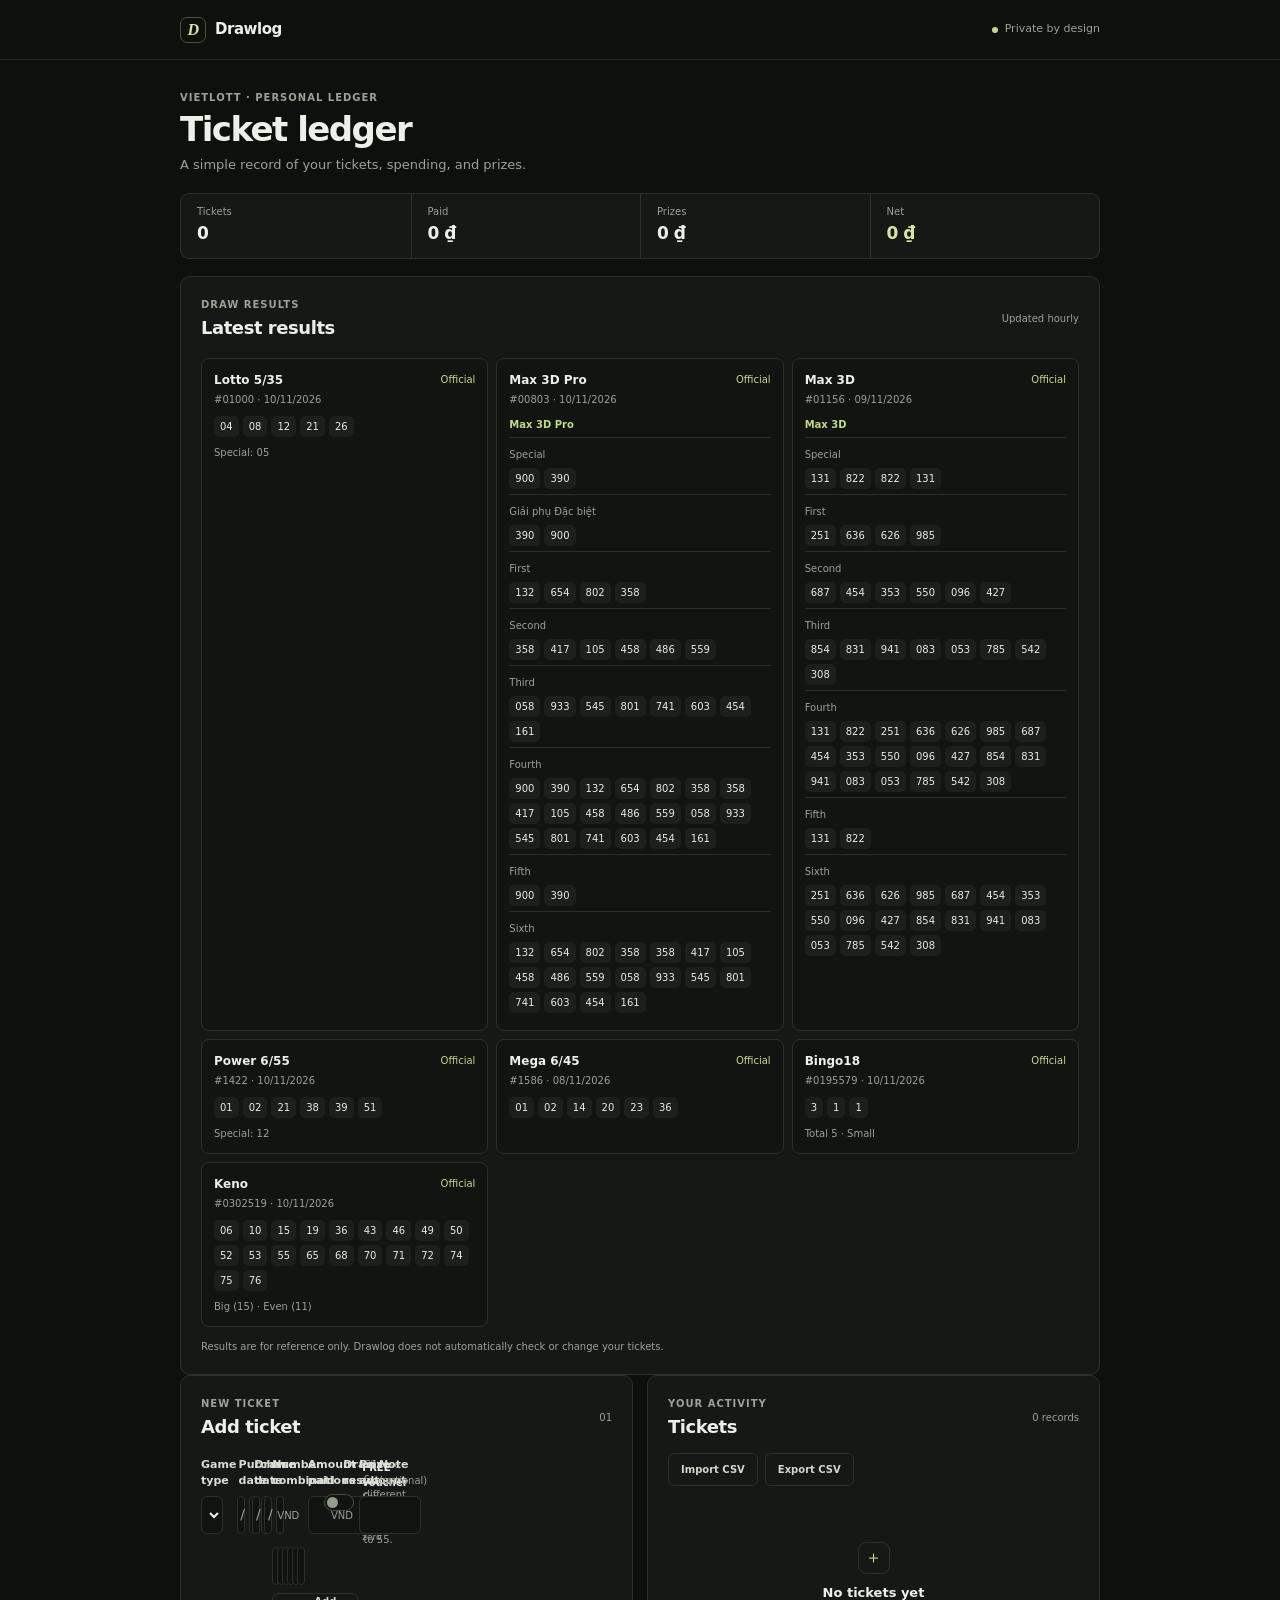
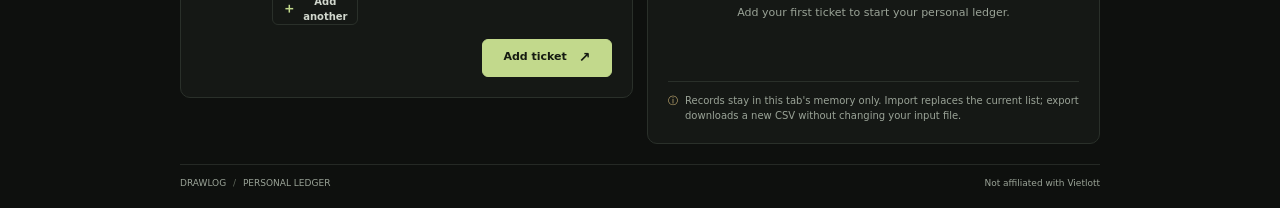
==== commit 48039cee: "feat(results): add latest Vietlott draw results Work done - Parse Vietlott's public homepage into a " ====
--- a/index.html
+++ b/index.html
@@ -8,6 +8,7 @@
     <link rel="stylesheet" href="web/styles.css">
     <script src="web/games.js" defer></script>
     <script src="web/csv.js" defer></script>
+    <script src="web/latest-results.js" defer></script>
     <script src="web/app.js" defer></script>
   </head>
   <body>
@@ -43,6 +44,20 @@
           <span class="summary-label">Net</span>
           <strong id="net-total">0 ₫</strong>
         </article>
+      </section>
+
+      <section class="panel latest-results-panel" aria-labelledby="latest-results-title">
+        <div class="panel-heading">
+          <div>
+            <p class="eyebrow">DRAW RESULTS</p>
+            <h2 id="latest-results-title">Latest results</h2>
+          </div>
+          <span class="results-cadence">Updated hourly</span>
+        </div>
+        <div id="latest-results-list" class="latest-results-grid" aria-live="polite"></div>
+        <p class="results-disclaimer">
+          Results are for reference only. Drawlog does not automatically check or change your tickets.
+        </p>
       </section>
 
       <section class="workspace">
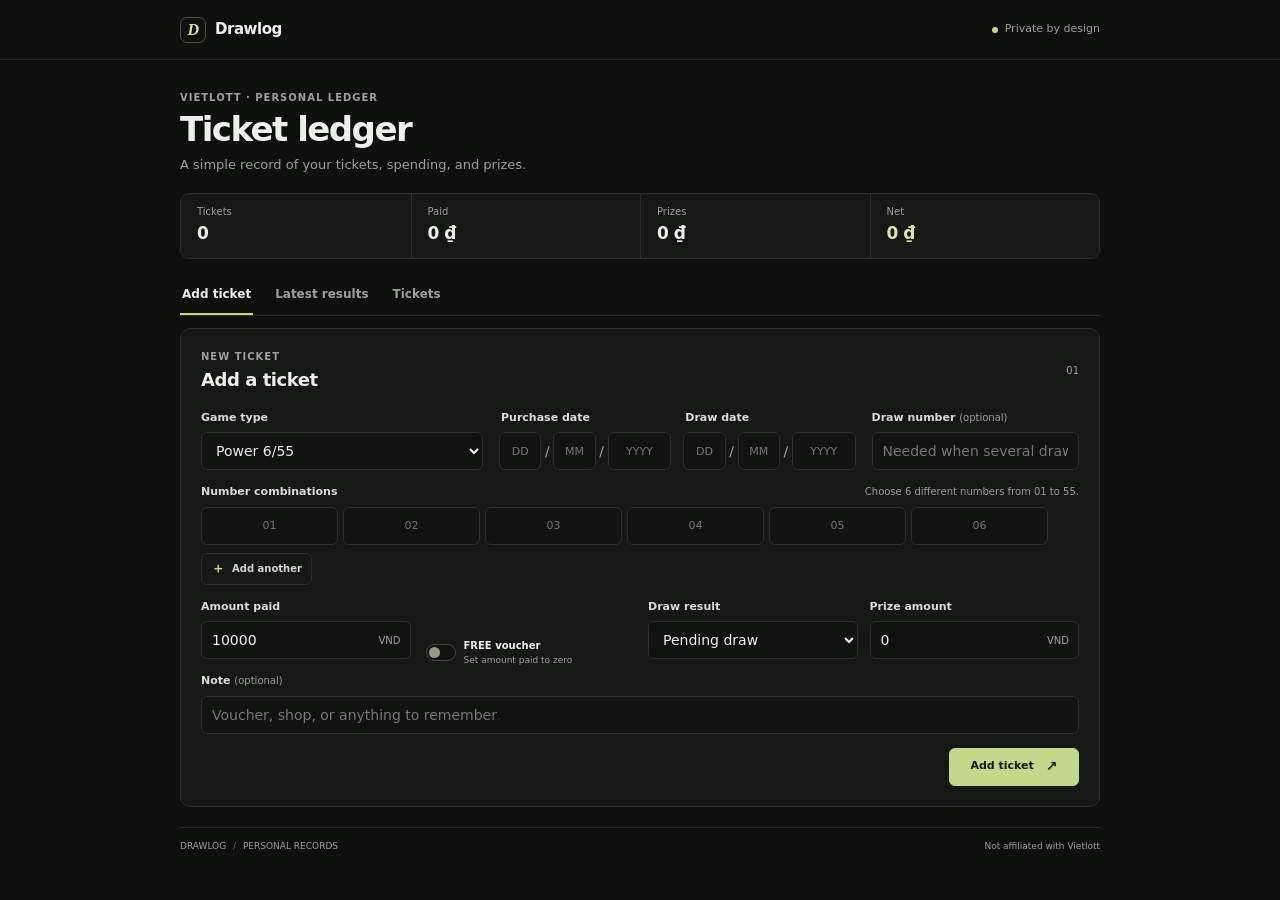
==== commit 478ebffb: "feat(results): add private historical ticket checks Work done - Request draw history using only the " ====
--- a/index.html
+++ b/index.html
@@ -9,6 +9,7 @@
     <script src="web/games.js" defer></script>
     <script src="web/csv.js" defer></script>
     <script src="web/latest-results.js" defer></script>
+    <script src="web/ticket-check.js" defer></script>
     <script src="web/app.js" defer></script>
   </head>
   <body>
@@ -46,146 +47,170 @@
         </article>
       </section>
 
-      <section class="panel latest-results-panel" aria-labelledby="latest-results-title">
+      <div class="main-tabs" role="tablist" aria-label="Drawlog sections">
+        <button id="entry-tab" class="main-tab" type="button" role="tab"
+          aria-selected="true" aria-controls="entry-panel" tabindex="0">
+          Add ticket
+        </button>
+        <button id="results-tab" class="main-tab" type="button" role="tab"
+          aria-selected="false" aria-controls="results-panel" tabindex="-1">
+          Latest results
+        </button>
+        <button id="tickets-tab" class="main-tab" type="button" role="tab"
+          aria-selected="false" aria-controls="tickets-panel" tabindex="-1">
+          Tickets
+        </button>
+      </div>
+
+      <section id="results-panel" class="panel latest-results-panel main-tabpanel"
+        role="tabpanel" aria-labelledby="results-tab" tabindex="0" hidden>
         <div class="panel-heading">
           <div>
             <p class="eyebrow">DRAW RESULTS</p>
             <h2 id="latest-results-title">Latest results</h2>
           </div>
-          <span class="results-cadence">Updated hourly</span>
+          <span id="results-updated" class="results-cadence">Checking published results…</span>
         </div>
         <div id="latest-results-list" class="latest-results-grid" aria-live="polite"></div>
         <p class="results-disclaimer">
-          Results are for reference only. Drawlog does not automatically check or change your tickets.
+          Results are for reference only. Check the linked source before claiming a prize.
+          Auto-check sends only the product and draw date to Drawlog; ticket numbers stay in this browser.
+          If Vietlott blocks a lookup, a secondary source is labeled and should be confirmed with Vietlott.
         </p>
       </section>
 
-      <section class="workspace">
-        <section class="panel entry-panel" aria-labelledby="entry-title">
-          <div class="panel-heading">
-            <div>
-              <p class="eyebrow">NEW TICKET</p>
-              <h2 id="entry-title">Add ticket</h2>
-            </div>
-            <span class="step-badge">01</span>
-          </div>
-
-          <form id="ticket-form" novalidate>
+      <section id="tickets-panel" class="panel tickets-panel main-tabpanel"
+        role="tabpanel" aria-labelledby="tickets-tab" tabindex="0" hidden>
+        <div class="panel-heading tickets-heading">
+          <div>
+            <p class="eyebrow">YOUR ACTIVITY</p>
+            <h2 id="tickets-title">Tickets</h2>
+          </div>
+          <span id="record-count" class="record-count">0 records</span>
+        </div>
+        <div class="csv-actions" aria-label="CSV data">
+          <label class="button button-quiet csv-import" for="csv-file">Import CSV</label>
+          <input id="csv-file" type="file" accept=".csv,text/csv" hidden>
+          <button id="export-csv" class="button button-quiet" type="button" disabled>Export CSV</button>
+        </div>
+        <p id="csv-status" class="csv-status" role="status" aria-live="polite" hidden></p>
+        <p id="csv-error" class="form-error" role="alert" hidden></p>
+        <div id="empty-state" class="empty-state">
+          <span class="empty-icon" aria-hidden="true">＋</span>
+          <h3>No tickets yet</h3>
+          <p>Add your first ticket to start your personal ledger.</p>
+        </div>
+        <div id="ticket-list" class="ticket-list" aria-live="polite"></div>
+        <p class="draft-note">
+          <span aria-hidden="true">ⓘ</span>
+          Records stay in this tab's memory only. Import replaces the current list;
+          export downloads a new CSV without changing your input file.
+        </p>
+      </section>
+
+      <section id="entry-panel" class="panel entry-panel main-tabpanel"
+        aria-labelledby="entry-tab" role="tabpanel" tabindex="0">
+        <div class="panel-heading">
+          <div>
+            <p class="eyebrow">NEW TICKET</p>
+            <h2 id="entry-title">Add a ticket</h2>
+          </div>
+          <span class="step-badge">01</span>
+        </div>
+
+        <form id="ticket-form" novalidate>
+          <div class="field ticket-game-field">
+            <label for="game">Game type</label>
+            <select id="game" name="game"></select>
+          </div>
+
+          <div class="date-grid ticket-date-fields">
+            <fieldset class="field date-field">
+              <legend>Purchase date</legend>
+              <div class="date-inputs" data-date="purchase">
+                <input aria-label="Purchase day" inputmode="numeric" maxlength="2" placeholder="DD" required>
+                <span>/</span>
+                <input aria-label="Purchase month" inputmode="numeric" maxlength="2" placeholder="MM" required>
+                <span>/</span>
+                <input aria-label="Purchase year" inputmode="numeric" maxlength="4" placeholder="YYYY" required>
+              </div>
+            </fieldset>
+            <fieldset class="field date-field">
+              <legend>Draw date</legend>
+              <div class="date-inputs" data-date="draw">
+                <input aria-label="Draw day" inputmode="numeric" maxlength="2" placeholder="DD" required>
+                <span>/</span>
+                <input aria-label="Draw month" inputmode="numeric" maxlength="2" placeholder="MM" required>
+                <span>/</span>
+                <input aria-label="Draw year" inputmode="numeric" maxlength="4" placeholder="YYYY" required>
+              </div>
+            </fieldset>
+          </div>
+
+          <div class="field ticket-draw-id-field">
+            <label for="draw-id">Draw number <span class="optional">(optional)</span></label>
+            <input id="draw-id" name="draw-id" type="text" inputmode="numeric" maxlength="12"
+              placeholder="Needed when several draws share one date">
+          </div>
+
+          <div class="field ticket-combinations-field">
+            <div class="field-heading">
+              <label>Number combinations</label>
+              <span id="number-hint" class="field-hint"></span>
+            </div>
+            <div id="number-sets" class="number-sets"></div>
+            <button id="add-set" class="button button-quiet add-set" type="button">
+              <span aria-hidden="true">＋</span> Add another
+            </button>
+          </div>
+
+          <div class="money-grid ticket-cost-fields">
             <div class="field">
-              <label for="game">Game type</label>
-              <select id="game" name="game"></select>
-            </div>
-
-            <div class="date-grid">
-              <fieldset class="field date-field">
-                <legend>Purchase date</legend>
-                <div class="date-inputs" data-date="purchase">
-                  <input aria-label="Purchase day" inputmode="numeric" maxlength="2" placeholder="DD" required>
-                  <span>/</span>
-                  <input aria-label="Purchase month" inputmode="numeric" maxlength="2" placeholder="MM" required>
-                  <span>/</span>
-                  <input aria-label="Purchase year" inputmode="numeric" maxlength="4" placeholder="YYYY" required>
-                </div>
-              </fieldset>
-              <fieldset class="field date-field">
-                <legend>Draw date</legend>
-                <div class="date-inputs" data-date="draw">
-                  <input aria-label="Draw day" inputmode="numeric" maxlength="2" placeholder="DD" required>
-                  <span>/</span>
-                  <input aria-label="Draw month" inputmode="numeric" maxlength="2" placeholder="MM" required>
-                  <span>/</span>
-                  <input aria-label="Draw year" inputmode="numeric" maxlength="4" placeholder="YYYY" required>
-                </div>
-              </fieldset>
-            </div>
-
+              <label for="paid">Amount paid</label>
+              <div class="money-input">
+                <input id="paid" name="paid" type="number" min="0" step="1000" value="10000" required>
+                <span>VND</span>
+              </div>
+            </div>
+            <label class="voucher-toggle" for="free">
+              <input id="free" name="free" type="checkbox">
+              <span class="toggle-track" aria-hidden="true"></span>
+              <span><strong>FREE voucher</strong><small>Set amount paid to zero</small></span>
+            </label>
+          </div>
+
+          <div class="money-grid prize-grid ticket-prize-fields">
             <div class="field">
-              <div class="field-heading">
-                <label>Number combinations</label>
-                <span id="number-hint" class="field-hint"></span>
-              </div>
-              <div id="number-sets" class="number-sets"></div>
-              <button id="add-set" class="button button-quiet add-set" type="button">
-                <span aria-hidden="true">＋</span> Add another
-              </button>
-            </div>
-
-            <div class="money-grid">
-              <div class="field">
-                <label for="paid">Amount paid</label>
-                <div class="money-input">
-                  <input id="paid" name="paid" type="number" min="0" step="1000" value="10000" required>
-                  <span>VND</span>
-                </div>
-              </div>
-              <label class="voucher-toggle" for="free">
-                <input id="free" name="free" type="checkbox">
-                <span class="toggle-track" aria-hidden="true"></span>
-                <span><strong>FREE voucher</strong><small>Set amount paid to zero</small></span>
-              </label>
-            </div>
-
-            <div class="money-grid prize-grid">
-              <div class="field">
-                <label for="result">Draw result</label>
-                <select id="result" name="result">
-                  <option value="pending">Pending draw</option>
-                  <option value="no_prize">No prize</option>
-                  <option value="won">Prize won</option>
-                </select>
-              </div>
-              <div class="field">
-                <label for="prize">Prize amount</label>
-                <div class="money-input">
-                  <input id="prize" name="prize" type="number" min="0" step="1000" value="0" required>
-                  <span>VND</span>
-                </div>
-              </div>
-            </div>
-
+              <label for="result">Draw result</label>
+              <select id="result" name="result">
+                <option value="pending">Pending draw</option>
+                <option value="no_prize">No prize</option>
+                <option value="won">Prize won</option>
+              </select>
+            </div>
             <div class="field">
-              <label for="note">Note <span class="optional">(optional)</span></label>
-              <input id="note" name="note" type="text" maxlength="160" placeholder="Voucher, shop, or anything to remember">
-            </div>
-
-            <p id="form-error" class="form-error" role="alert" hidden></p>
-            <button class="button button-primary submit-button" type="submit">
-              Add ticket <span aria-hidden="true">↗</span>
-            </button>
-          </form>
-        </section>
-
-        <section class="panel tickets-panel" aria-labelledby="tickets-title">
-          <div class="panel-heading tickets-heading">
-            <div>
-              <p class="eyebrow">YOUR ACTIVITY</p>
-              <h2 id="tickets-title">Tickets</h2>
-            </div>
-            <span id="record-count" class="record-count">0 records</span>
-          </div>
-          <div class="csv-actions" aria-label="CSV data">
-            <label class="button button-quiet csv-import" for="csv-file">Import CSV</label>
-            <input id="csv-file" type="file" accept=".csv,text/csv" hidden>
-            <button id="export-csv" class="button button-quiet" type="button" disabled>Export CSV</button>
-          </div>
-          <p id="csv-status" class="csv-status" role="status" aria-live="polite" hidden></p>
-          <p id="csv-error" class="form-error" role="alert" hidden></p>
-          <div id="empty-state" class="empty-state">
-            <span class="empty-icon" aria-hidden="true">＋</span>
-            <h3>No tickets yet</h3>
-            <p>Add your first ticket to start your personal ledger.</p>
-          </div>
-          <div id="ticket-list" class="ticket-list" aria-live="polite"></div>
-          <p class="draft-note">
-            <span aria-hidden="true">ⓘ</span>
-            Records stay in this tab's memory only. Import replaces the current list;
-            export downloads a new CSV without changing your input file.
-          </p>
-        </section>
+              <label for="prize">Prize amount</label>
+              <div class="money-input">
+                <input id="prize" name="prize" type="number" min="0" step="1000" value="0" required>
+                <span>VND</span>
+              </div>
+            </div>
+          </div>
+
+          <div class="field ticket-note-field">
+            <label for="note">Note <span class="optional">(optional)</span></label>
+            <input id="note" name="note" type="text" maxlength="160" placeholder="Voucher, shop, or anything to remember">
+          </div>
+
+          <p id="form-error" class="form-error" role="alert" hidden></p>
+          <button class="button button-primary submit-button" type="submit">
+            Add ticket <span aria-hidden="true">↗</span>
+          </button>
+        </form>
       </section>
     </main>
     <footer>
-      <span>DRAWLOG <span class="footer-separator">/</span> PERSONAL LEDGER</span>
+      <span>DRAWLOG <span class="footer-separator">/</span> PERSONAL RECORDS</span>
       <span>Not affiliated with Vietlott</span>
     </footer>
   </body>
